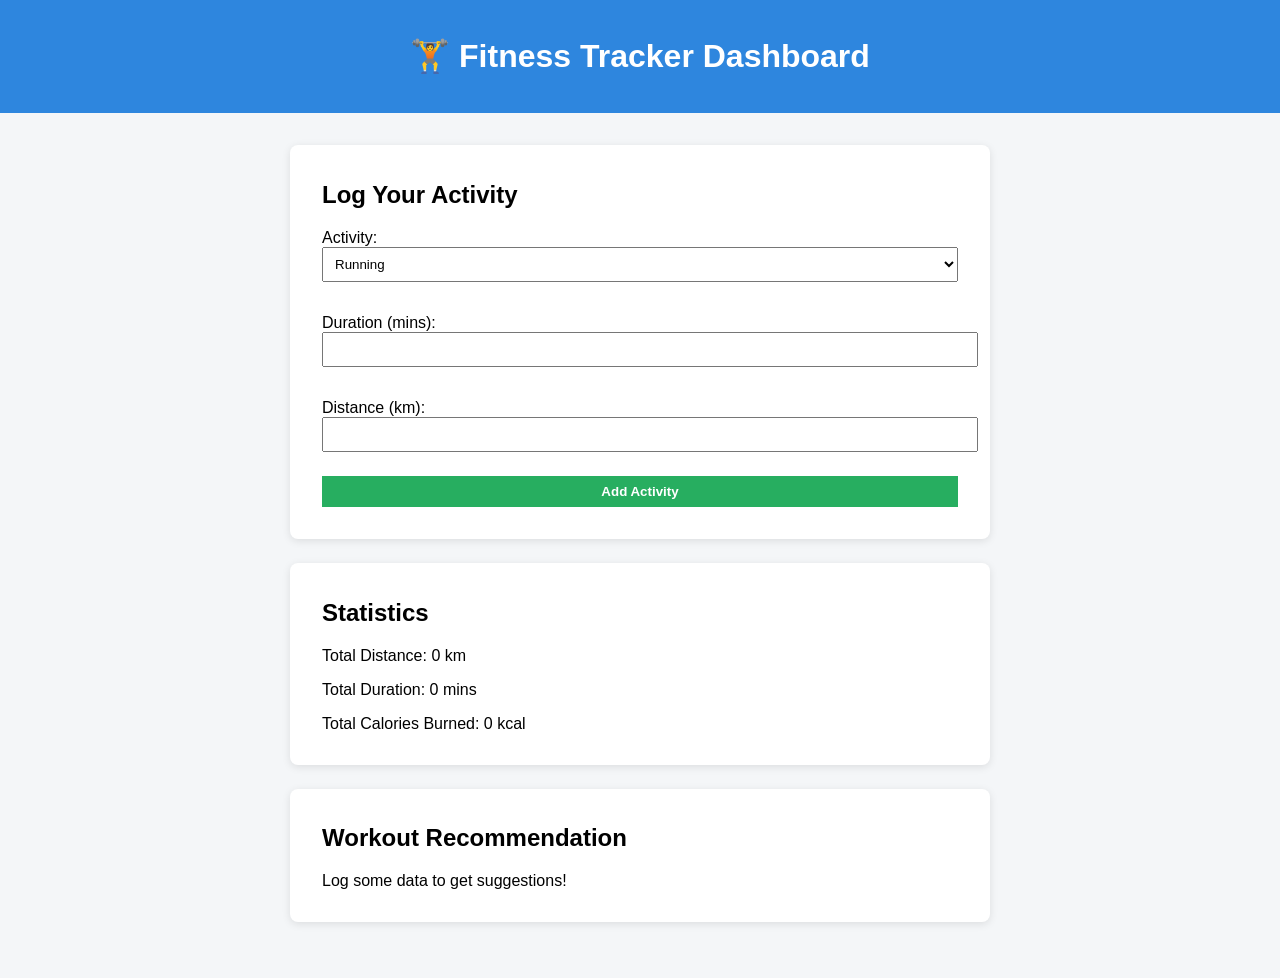
==== index.html @ 7622205a "Add files via upload" ====
<!DOCTYPE html>
<html lang="en">
<head>
  <meta charset="UTF-8">
  <title>Fitness Tracker Dashboard</title>
  <link rel="stylesheet" href="style.css" />
</head>
<body>

  <header>
    <h1>🏋 Fitness Tracker Dashboard</h1>
  </header>

  <main>
    <!-- Activity Input Form -->
    <section class="form-section">
      <h2>Log Your Activity</h2>
      <form id="activityForm">
        <label>Activity:
          <select id="activityType">
            <option value="Running">Running</option>
            <option value="Cycling">Cycling</option>
            <option value="Walking">Walking</option>
          </select>
        </label>
        <label>Duration (mins): <input type="number" id="duration" required /></label>
        <label>Distance (km): <input type="number" id="distance" required /></label>
        <button type="submit">Add Activity</button>
      </form>
    </section>

    <!-- Stats -->
    <section class="stats-section">
      <h2>Statistics</h2>
      <p>Total Distance: <span id="totalDistance">0</span> km</p>
      <p>Total Duration: <span id="totalDuration">0</span> mins</p>
      <p>Total Calories Burned: <span id="totalCalories">0</span> kcal</p>
    </section>

    <!-- Recommendations -->
    <section class="recommendations">
      <h2>Workout Recommendation</h2>
      <p id="recommendationText">Log some data to get suggestions!</p>
    </section>
  </main>

  <script src="script.js"></script>
</body>
</html>
---- style.css ----
body {
    font-family: Arial, sans-serif;
    background: #f4f6f8;
    margin: 0;
    padding: 0;
}

header {
    background-color: #2e86de;
    color: white;
    text-align: center;
    padding: 1rem;
}

main {
    padding: 2rem;
    max-width: 700px;
    margin: auto;
}

section {
    background: white;
    padding: 1rem 2rem;
    border-radius: 8px;
    margin-bottom: 1.5rem;
    box-shadow: 0 2px 8px rgba(0, 0, 0, 0.1);
}

form label {
    display: block;
    margin: 1rem 0 0.5rem;
}

input,
select,
button {
    width: 100%;
    padding: 0.5rem;
    margin-bottom: 1rem;
}

button {
    background-color: #27ae60;
    color: white;
    border: none;
    cursor: pointer;
    font-weight: bold;
}

@media screen and (max-width: 600px) {
    main {
        padding: 1rem;
    }
}
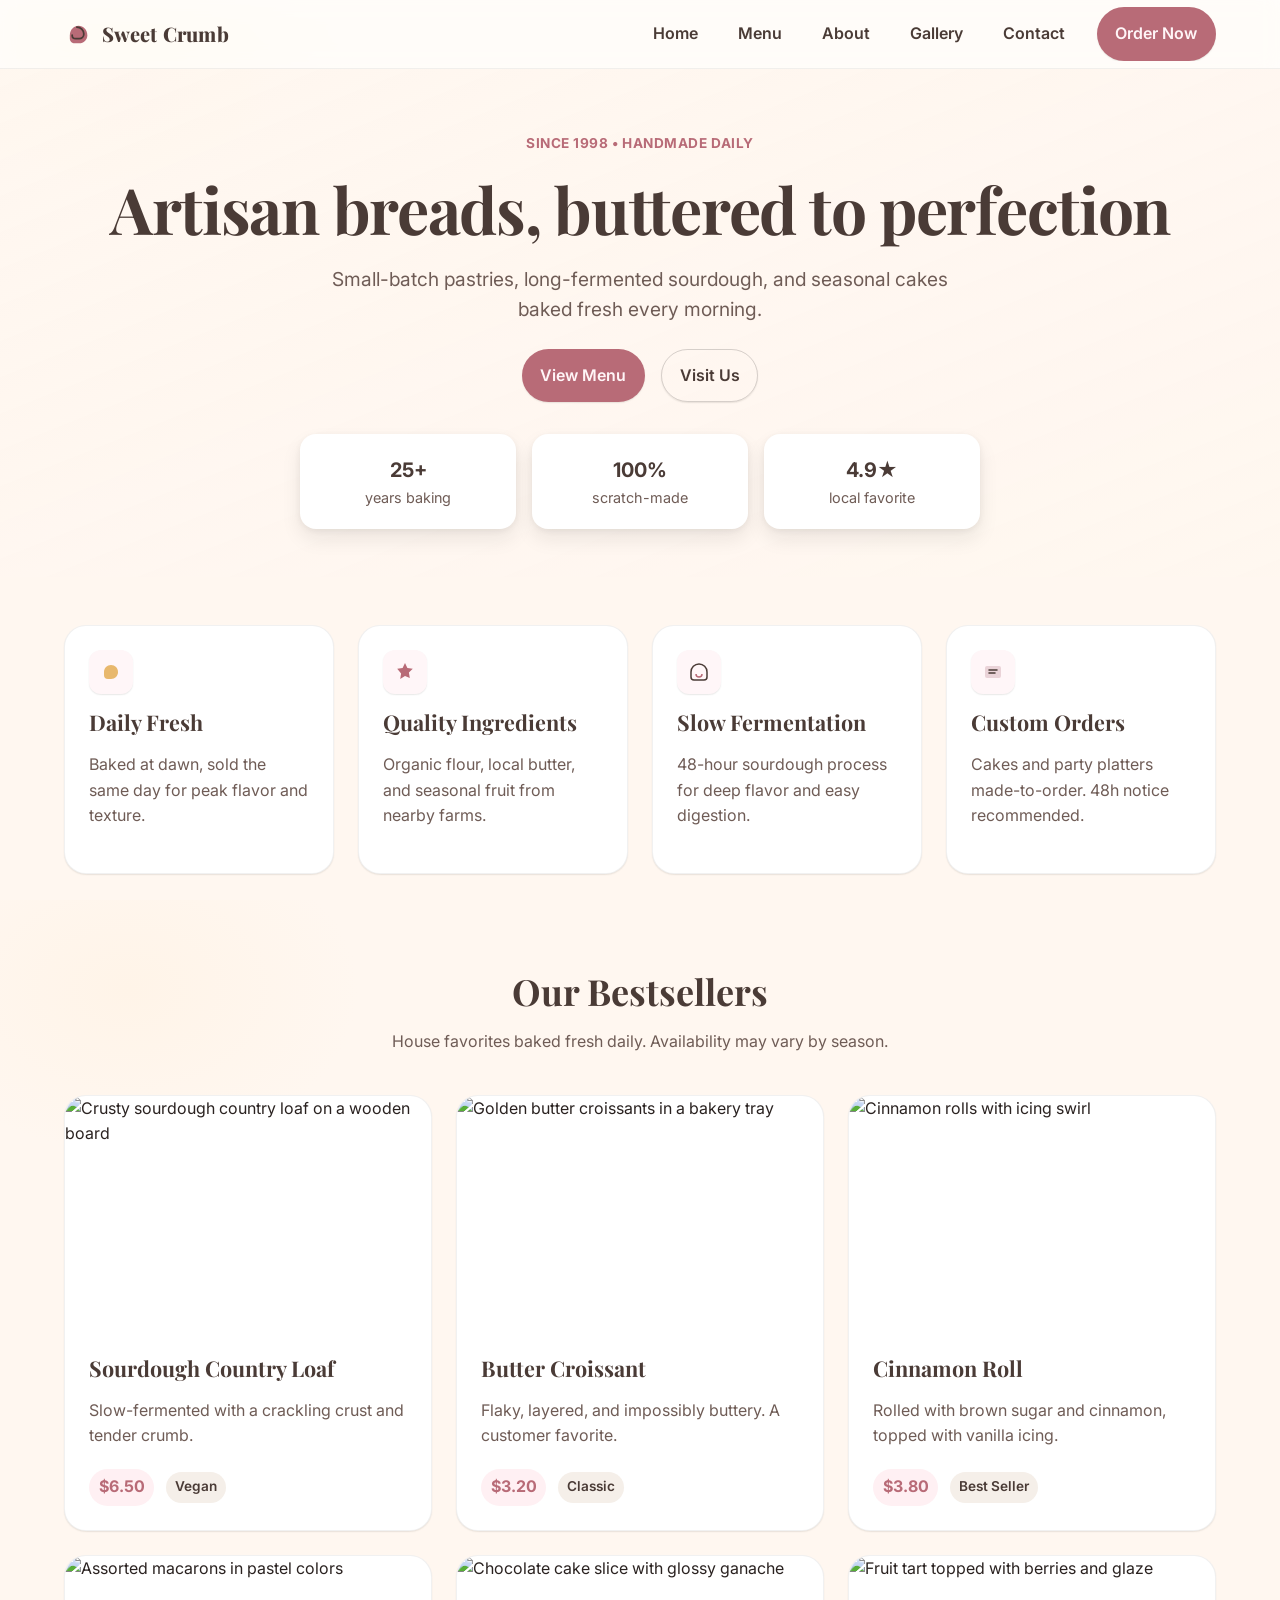
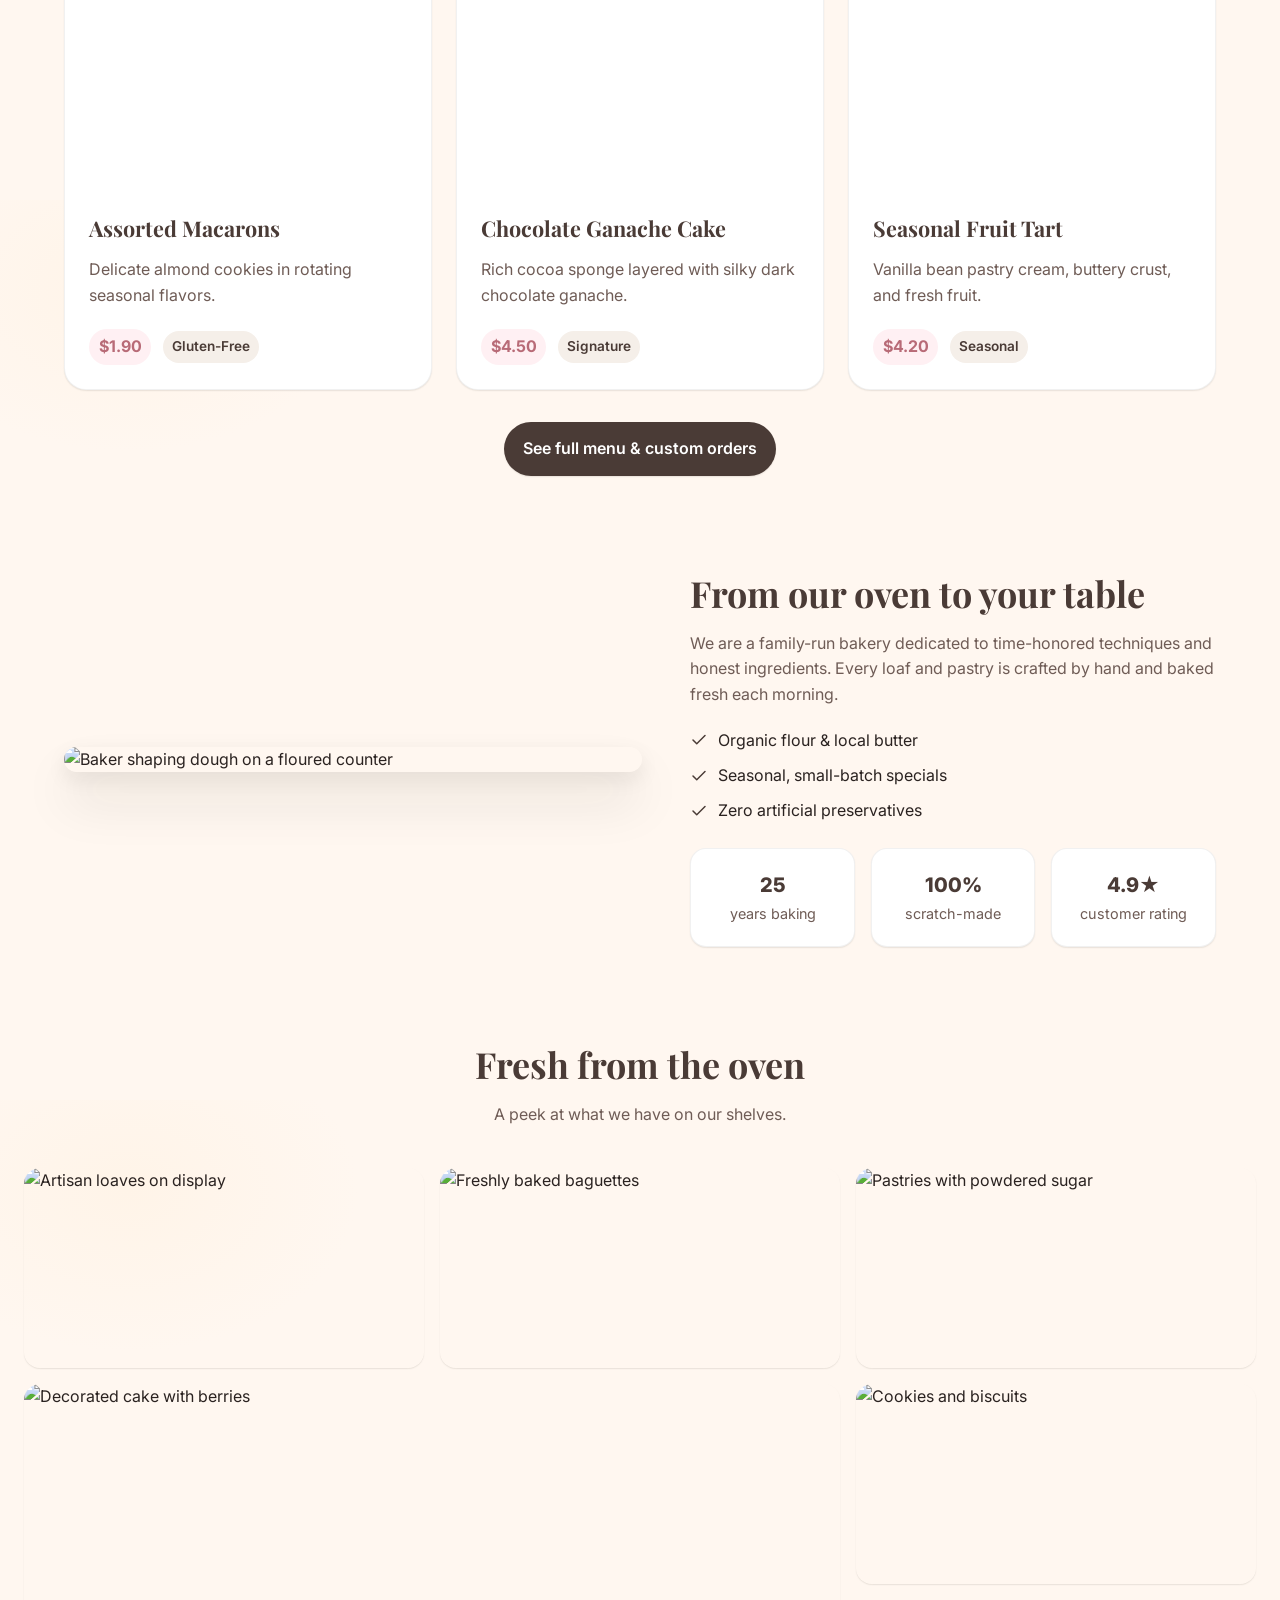
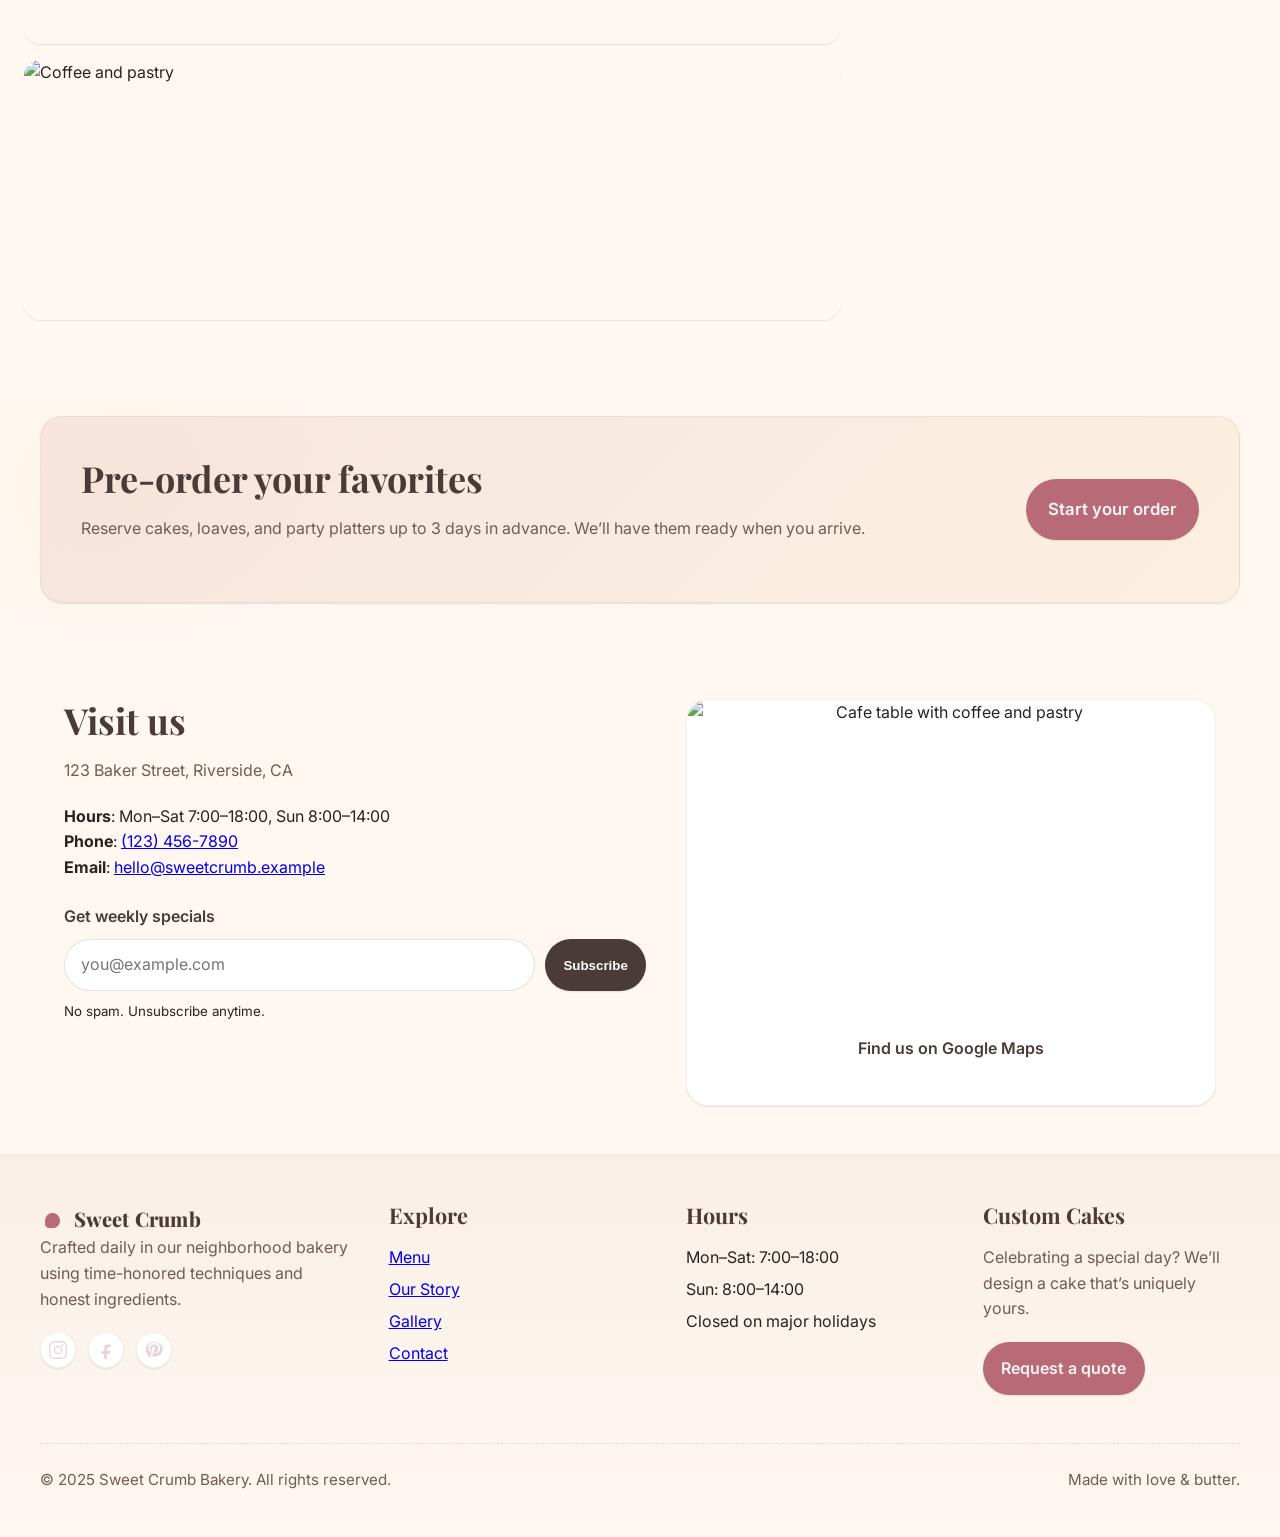
==== commit 89947d8b: "Convert fitness tracker site to Sweet Crumb Bakery landing page Co-authored-by: 56789harshits <56789" ====
--- a/index.html
+++ b/index.html
@@ -1,49 +1,335 @@
 <!DOCTYPE html>
 <html lang="en">
 <head>
-  <meta charset="UTF-8">
-  <title>Fitness Tracker Dashboard</title>
-  <link rel="stylesheet" href="style.css" />
+  <meta charset="utf-8">
+  <meta name="viewport" content="width=device-width, initial-scale=1">
+  <meta name="description" content="Sweet Crumb Bakery — artisan breads, pastries, and coffee baked fresh daily.">
+  <title>Sweet Crumb Bakery — Artisan Breads, Pastries & Coffee</title>
+  <link rel="preconnect" href="https://fonts.googleapis.com">
+  <link rel="preconnect" href="https://fonts.gstatic.com" crossorigin>
+  <link href="https://fonts.googleapis.com/css2?family=Playfair+Display:wght@600;700;800;900&family=Inter:wght@300;400;500;600;700;800&display=swap" rel="stylesheet">
+  <link rel="stylesheet" href="./styles.css">
 </head>
 <body>
-
-  <header>
-    <h1>🏋 Fitness Tracker Dashboard</h1>
+  <a class="skip-to-content" href="#main">Skip to content</a>
+
+  <header class="site-header">
+    <div class="container header__inner">
+      <a class="logo" href="#home" aria-label="Sweet Crumb Bakery home">
+        <span class="logo__icon" aria-hidden="true">
+          <svg width="28" height="28" viewBox="0 0 24 24" fill="none" xmlns="http://www.w3.org/2000/svg" role="img">
+            <path d="M5 13c0-4.5 3.5-8 7.5-8S20 8.5 20 13c0 3.9-3.1 7-7 7H9c-2.2 0-4-1.8-4-4v-3z" fill="#B86B77"/>
+            <path d="M7 13c0 1.7 1.3 3 3 3h3c2.2 0 4-1.8 4-4 0-3.3-2.7-6-6-6" stroke="#4A3B36" stroke-width="1.5" stroke-linecap="round"/>
+          </svg>
+        </span>
+        <span class="logo__text">Sweet Crumb</span>
+      </a>
+
+      <input type="checkbox" id="nav-toggle" class="nav-toggle" aria-label="Toggle navigation">
+      <label class="nav-toggle-btn" for="nav-toggle" aria-hidden="true">
+        <span></span>
+        <span></span>
+        <span></span>
+      </label>
+
+      <nav class="nav" aria-label="Primary">
+        <ul class="nav__links">
+          <li><a href="#home">Home</a></li>
+          <li><a href="#menu">Menu</a></li>
+          <li><a href="#about">About</a></li>
+          <li><a href="#gallery">Gallery</a></li>
+          <li><a href="#contact">Contact</a></li>
+        </ul>
+        <a href="#contact" class="btn btn--primary nav__cta">Order Now</a>
+      </nav>
+    </div>
   </header>
 
-  <main>
-    <!-- Activity Input Form -->
-    <section class="form-section">
-      <h2>Log Your Activity</h2>
-      <form id="activityForm">
-        <label>Activity:
-          <select id="activityType">
-            <option value="Running">Running</option>
-            <option value="Cycling">Cycling</option>
-            <option value="Walking">Walking</option>
-          </select>
-        </label>
-        <label>Duration (mins): <input type="number" id="duration" required /></label>
-        <label>Distance (km): <input type="number" id="distance" required /></label>
-        <button type="submit">Add Activity</button>
-      </form>
-    </section>
-
-    <!-- Stats -->
-    <section class="stats-section">
-      <h2>Statistics</h2>
-      <p>Total Distance: <span id="totalDistance">0</span> km</p>
-      <p>Total Duration: <span id="totalDuration">0</span> mins</p>
-      <p>Total Calories Burned: <span id="totalCalories">0</span> kcal</p>
-    </section>
-
-    <!-- Recommendations -->
-    <section class="recommendations">
-      <h2>Workout Recommendation</h2>
-      <p id="recommendationText">Log some data to get suggestions!</p>
+  <main id="main">
+    <section id="home" class="hero" aria-label="Hero">
+      <div class="container hero__content">
+        <p class="eyebrow">Since 1998 • Handmade Daily</p>
+        <h1>Artisan breads, buttered to perfection</h1>
+        <p class="lead">Small-batch pastries, long-fermented sourdough, and seasonal cakes baked fresh every morning.</p>
+        <div class="hero__actions">
+          <a class="btn btn--primary" href="#menu">View Menu</a>
+          <a class="btn btn--ghost" href="#contact">Visit Us</a>
+        </div>
+        <ul class="hero__stats" aria-label="Highlights">
+          <li><strong>25+</strong><span>years baking</span></li>
+          <li><strong>100%</strong><span>scratch-made</span></li>
+          <li><strong>4.9★</strong><span>local favorite</span></li>
+        </ul>
+      </div>
+    </section>
+
+    <section class="features" aria-label="Our values">
+      <div class="container">
+        <ul class="feature-grid">
+          <li class="feature-card">
+            <span class="feature-card__icon" aria-hidden="true">
+              <svg width="24" height="24" viewBox="0 0 24 24" fill="none" xmlns="http://www.w3.org/2000/svg"><path d="M5 12c0-4 3-7 7-7s7 3 7 7-3 7-7 7H9a4 4 0 0 1-4-4v-3z" fill="#E8B86D"/></svg>
+            </span>
+            <h3>Daily Fresh</h3>
+            <p>Baked at dawn, sold the same day for peak flavor and texture.</p>
+          </li>
+          <li class="feature-card">
+            <span class="feature-card__icon" aria-hidden="true">
+              <svg width="24" height="24" viewBox="0 0 24 24" fill="none" xmlns="http://www.w3.org/2000/svg"><path d="M12 3l2.4 4.9 5.4.8-3.9 3.8.9 5.4L12 15.9 7.2 18.9l.9-5.4L4.2 8.7l5.4-.8L12 3z" fill="#B86B77"/></svg>
+            </span>
+            <h3>Quality Ingredients</h3>
+            <p>Organic flour, local butter, and seasonal fruit from nearby farms.</p>
+          </li>
+          <li class="feature-card">
+            <span class="feature-card__icon" aria-hidden="true">
+              <svg width="24" height="24" viewBox="0 0 24 24" fill="none" xmlns="http://www.w3.org/2000/svg"><path d="M12 4a8 8 0 0 0-8 8v5a3 3 0 0 0 3 3h10a3 3 0 0 0 3-3v-5a8 8 0 0 0-8-8z" stroke="#4A3B36" stroke-width="1.5"/><path d="M9 14a3 3 0 1 0 6 0" stroke="#B86B77" stroke-width="1.5"/></svg>
+            </span>
+            <h3>Slow Fermentation</h3>
+            <p>48-hour sourdough process for deep flavor and easy digestion.</p>
+          </li>
+          <li class="feature-card">
+            <span class="feature-card__icon" aria-hidden="true">
+              <svg width="24" height="24" viewBox="0 0 24 24" fill="none" xmlns="http://www.w3.org/2000/svg"><rect x="4" y="6" width="16" height="12" rx="2" fill="#EAD3D8"/><path d="M8 10h8M8 13h6" stroke="#4A3B36" stroke-width="1.5" stroke-linecap="round"/></svg>
+            </span>
+            <h3>Custom Orders</h3>
+            <p>Cakes and party platters made-to-order. 48h notice recommended.</p>
+          </li>
+        </ul>
+      </div>
+    </section>
+
+    <section id="menu" class="menu" aria-label="Menu highlights">
+      <div class="container">
+        <div class="section__header">
+          <h2>Our Bestsellers</h2>
+          <p>House favorites baked fresh daily. Availability may vary by season.</p>
+        </div>
+        <div class="product-grid">
+          <article class="product-card">
+            <img src="https://images.unsplash.com/photo-1549931319-d92f4dd0cf9f?q=80&w=1200&auto=format&fit=crop" alt="Crusty sourdough country loaf on a wooden board">
+            <div class="product-card__body">
+              <h3>Sourdough Country Loaf</h3>
+              <p>Slow-fermented with a crackling crust and tender crumb.</p>
+              <div class="product-card__meta">
+                <span class="price">$6.50</span>
+                <span class="tag">Vegan</span>
+              </div>
+            </div>
+          </article>
+          <article class="product-card">
+            <img src="https://images.unsplash.com/photo-1509440159596-0249088772ff?q=80&w=1200&auto=format&fit=crop" alt="Golden butter croissants in a bakery tray">
+            <div class="product-card__body">
+              <h3>Butter Croissant</h3>
+              <p>Flaky, layered, and impossibly buttery. A customer favorite.</p>
+              <div class="product-card__meta">
+                <span class="price">$3.20</span>
+                <span class="tag">Classic</span>
+              </div>
+            </div>
+          </article>
+          <article class="product-card">
+            <img src="https://images.unsplash.com/photo-1588196749597-9ff075ee6b5b?q=80&w=1200&auto=format&fit=crop" alt="Cinnamon rolls with icing swirl">
+            <div class="product-card__body">
+              <h3>Cinnamon Roll</h3>
+              <p>Rolled with brown sugar and cinnamon, topped with vanilla icing.</p>
+              <div class="product-card__meta">
+                <span class="price">$3.80</span>
+                <span class="tag">Best Seller</span>
+              </div>
+            </div>
+          </article>
+          <article class="product-card">
+            <img src="https://images.unsplash.com/photo-1542827634-5bda0f11c39e?q=80&w=1200&auto=format&fit=crop" alt="Assorted macarons in pastel colors">
+            <div class="product-card__body">
+              <h3>Assorted Macarons</h3>
+              <p>Delicate almond cookies in rotating seasonal flavors.</p>
+              <div class="product-card__meta">
+                <span class="price">$1.90</span>
+                <span class="tag">Gluten-Free</span>
+              </div>
+            </div>
+          </article>
+          <article class="product-card">
+            <img src="https://images.unsplash.com/photo-1542326237-94b1c5a538d9?q=80&w=1200&auto=format&fit=crop" alt="Chocolate cake slice with glossy ganache">
+            <div class="product-card__body">
+              <h3>Chocolate Ganache Cake</h3>
+              <p>Rich cocoa sponge layered with silky dark chocolate ganache.</p>
+              <div class="product-card__meta">
+                <span class="price">$4.50</span>
+                <span class="tag">Signature</span>
+              </div>
+            </div>
+          </article>
+          <article class="product-card">
+            <img src="https://images.unsplash.com/photo-1569615387347-8e2cfc2b09f8?q=80&w=1200&auto=format&fit=crop" alt="Fruit tart topped with berries and glaze">
+            <div class="product-card__body">
+              <h3>Seasonal Fruit Tart</h3>
+              <p>Vanilla bean pastry cream, buttery crust, and fresh fruit.</p>
+              <div class="product-card__meta">
+                <span class="price">$4.20</span>
+                <span class="tag">Seasonal</span>
+              </div>
+            </div>
+          </article>
+        </div>
+        <div class="section__footer">
+          <a class="btn btn--dark" href="#contact">See full menu & custom orders</a>
+        </div>
+      </div>
+    </section>
+
+    <section id="about" class="about" aria-label="About us">
+      <div class="container about__grid">
+        <div class="about__media">
+          <img src="https://images.unsplash.com/photo-1509440159596-0249088772ff?q=80&w=1200&auto=format&fit=crop" alt="Baker shaping dough on a floured counter">
+        </div>
+        <div class="about__text">
+          <h2>From our oven to your table</h2>
+          <p>We are a family-run bakery dedicated to time-honored techniques and honest ingredients. Every loaf and pastry is crafted by hand and baked fresh each morning.</p>
+          <ul class="checklist">
+            <li>
+              <svg width="18" height="18" viewBox="0 0 24 24" fill="none" xmlns="http://www.w3.org/2000/svg" aria-hidden="true"><path d="M20 6L9 17l-5-5" stroke="#4A3B36" stroke-width="2" stroke-linecap="round" stroke-linejoin="round"/></svg>
+              Organic flour & local butter
+            </li>
+            <li>
+              <svg width="18" height="18" viewBox="0 0 24 24" fill="none" xmlns="http://www.w3.org/2000/svg" aria-hidden="true"><path d="M20 6L9 17l-5-5" stroke="#4A3B36" stroke-width="2" stroke-linecap="round" stroke-linejoin="round"/></svg>
+              Seasonal, small-batch specials
+            </li>
+            <li>
+              <svg width="18" height="18" viewBox="0 0 24 24" fill="none" xmlns="http://www.w3.org/2000/svg" aria-hidden="true"><path d="M20 6L9 17l-5-5" stroke="#4A3B36" stroke-width="2" stroke-linecap="round" stroke-linejoin="round"/></svg>
+              Zero artificial preservatives
+            </li>
+          </ul>
+          <div class="about__numbers">
+            <div class="number">
+              <span class="num">25</span>
+              <span class="label">years baking</span>
+            </div>
+            <div class="number">
+              <span class="num">100%</span>
+              <span class="label">scratch-made</span>
+            </div>
+            <div class="number">
+              <span class="num">4.9★</span>
+              <span class="label">customer rating</span>
+            </div>
+          </div>
+        </div>
+      </div>
+    </section>
+
+    <section id="gallery" class="gallery" aria-label="Photo gallery">
+      <div class="container section__header">
+        <h2>Fresh from the oven</h2>
+        <p>A peek at what we have on our shelves.</p>
+      </div>
+      <div class="gallery__grid">
+        <img src="https://images.unsplash.com/photo-1464347744102-11db6282f854?q=80&w=1200&auto=format&fit=crop" alt="Artisan loaves on display">
+        <img src="https://images.unsplash.com/photo-1509365465985-25d11c17e812?q=80&w=1200&auto=format&fit=crop" alt="Freshly baked baguettes">
+        <img src="https://images.unsplash.com/photo-1512058564366-18510be2db19?q=80&w=1200&auto=format&fit=crop" alt="Pastries with powdered sugar">
+        <img src="https://images.unsplash.com/photo-1527515637462-cff94eecc1ac?q=80&w=1200&auto=format&fit=crop" alt="Decorated cake with berries">
+        <img src="https://images.unsplash.com/photo-1499636136210-6f4ee915583e?q=80&w=1200&auto=format&fit=crop" alt="Cookies and biscuits">
+        <img src="https://images.unsplash.com/photo-1504754524776-8f4f37790ca0?q=80&w=1200&auto=format&fit=crop" alt="Coffee and pastry">
+      </div>
+    </section>
+
+    <section class="cta" aria-label="Pre-order">
+      <div class="container cta__inner">
+        <div class="cta__text">
+          <h2>Pre-order your favorites</h2>
+          <p>Reserve cakes, loaves, and party platters up to 3 days in advance. We’ll have them ready when you arrive.</p>
+        </div>
+        <a class="btn btn--primary btn--lg" href="#contact">Start your order</a>
+      </div>
+    </section>
+
+    <section id="contact" class="contact" aria-label="Contact and hours">
+      <div class="container contact__grid">
+        <div class="contact__info">
+          <h2>Visit us</h2>
+          <p>123 Baker Street, Riverside, CA</p>
+          <ul class="contact__list">
+            <li><strong>Hours</strong>: Mon–Sat 7:00–18:00, Sun 8:00–14:00</li>
+            <li><strong>Phone</strong>: <a href="tel:+1234567890">(123) 456-7890</a></li>
+            <li><strong>Email</strong>: <a href="mailto:hello@sweetcrumb.example">hello@sweetcrumb.example</a></li>
+          </ul>
+
+          <form class="newsletter" action="#" method="post" aria-label="Subscribe to newsletter">
+            <label for="newsletter-email">Get weekly specials</label>
+            <div class="newsletter__controls">
+              <input id="newsletter-email" name="email" type="email" placeholder="you@example.com" required>
+              <button class="btn btn--dark" type="submit">Subscribe</button>
+            </div>
+            <small>No spam. Unsubscribe anytime.</small>
+          </form>
+        </div>
+        <div class="contact__map">
+          <div class="map-placeholder">
+            <img src="https://images.unsplash.com/photo-1533777324565-a040eb52fac1?q=80&w=1200&auto=format&fit=crop" alt="Cafe table with coffee and pastry">
+            <p><a class="map-link" href="#">Find us on Google Maps</a></p>
+          </div>
+        </div>
+      </div>
     </section>
   </main>
 
-  <script src="script.js"></script>
+  <footer class="site-footer">
+    <div class="container footer__grid">
+      <div class="footer__brand">
+        <a class="logo" href="#home">
+          <span class="logo__icon" aria-hidden="true">
+            <svg width="24" height="24" viewBox="0 0 24 24" fill="none" xmlns="http://www.w3.org/2000/svg" role="img">
+              <path d="M5 13c0-4.5 3.5-8 7.5-8S20 8.5 20 13c0 3.9-3.1 7-7 7H9c-2.2 0-4-1.8-4-4v-3z" fill="#B86B77"/>
+            </svg>
+          </span>
+          <span class="logo__text">Sweet Crumb</span>
+        </a>
+        <p>Crafted daily in our neighborhood bakery using time-honored techniques and honest ingredients.</p>
+        <div class="social">
+          <a class="social__link" aria-label="Instagram" href="#">
+            <svg width="22" height="22" viewBox="0 0 24 24" fill="none" xmlns="http://www.w3.org/2000/svg"><rect x="3" y="3" width="18" height="18" rx="5" stroke="#EAD3D8" stroke-width="1.5"/><circle cx="12" cy="12" r="4" stroke="#EAD3D8" stroke-width="1.5"/><circle cx="17" cy="7" r="1" fill="#EAD3D8"/></svg>
+          </a>
+          <a class="social__link" aria-label="Facebook" href="#">
+            <svg width="22" height="22" viewBox="0 0 24 24" fill="none" xmlns="http://www.w3.org/2000/svg"><path d="M14 9h3V6h-3a4 4 0 0 0-4 4v3H7v3h3v6h3v-6h3l1-3h-4v-2a1 1 0 0 1 1-1z" fill="#EAD3D8"/></svg>
+          </a>
+          <a class="social__link" aria-label="Pinterest" href="#">
+            <svg width="22" height="22" viewBox="0 0 24 24" fill="none" xmlns="http://www.w3.org/2000/svg"><path d="M12 3a9 9 0 0 0-3.5 17.3c-.1-.7-.2-1.8 0-2.6.2-.7 1.3-4.6 1.3-4.6s-.3-.7-.3-1.6c0-1.5.9-2.7 2-2.7.9 0 1.4.6 1.4 1.4 0 .8-.5 2-1 3.1-.3.9.6 1.7 1.5 1.7 1.8 0 3.1-1.9 3.1-4.7 0-2.5-1.8-4.2-4.3-4.2-2.9 0-4.6 2.1-4.6 4.3 0 .8.3 1.6.8 2 .1.1.1.2.1.3-.1.3-.3 1-.4 1.1-.1.1-.2.1-.4 0-1.2-.6-1.9-2.4-1.9-3.9 0-3.1 2.3-6 6.7-6 3.5 0 6.2 2.5 6.2 5.8 0 3.4-2.1 5.9-5.1 5.9-1 0-1.9-.5-2.2-1.1l-.6 2.1c-.2.8-.9 1.7-1.3 2.2 1 .3 2 .5 3.1.5 5 0 9-3.6 9-8.7C21 6.2 17 3 12 3z" fill="#EAD3D8"/></svg>
+          </a>
+        </div>
+      </div>
+
+      <nav class="footer__nav" aria-label="Footer">
+        <h3>Explore</h3>
+        <ul>
+          <li><a href="#menu">Menu</a></li>
+          <li><a href="#about">Our Story</a></li>
+          <li><a href="#gallery">Gallery</a></li>
+          <li><a href="#contact">Contact</a></li>
+        </ul>
+      </nav>
+
+      <div class="footer__hours">
+        <h3>Hours</h3>
+        <ul>
+          <li>Mon–Sat: 7:00–18:00</li>
+          <li>Sun: 8:00–14:00</li>
+          <li>Closed on major holidays</li>
+        </ul>
+      </div>
+
+      <div class="footer__cta">
+        <h3>Custom Cakes</h3>
+        <p>Celebrating a special day? We’ll design a cake that’s uniquely yours.</p>
+        <a class="btn btn--primary" href="#contact">Request a quote</a>
+      </div>
+    </div>
+
+    <div class="container footer__bottom">
+      <p>© 2025 Sweet Crumb Bakery. All rights reserved.</p>
+      <p>Made with love & butter.</p>
+    </div>
+  </footer>
+
+  <noscript>Your browser has JavaScript disabled; all features on this site work without JavaScript.</noscript>
 </body>
 </html>
--- a/styles.css
+++ b/styles.css
@@ -0,0 +1,208 @@
+:root {
+  --color-bg: #fff7f0;
+  --color-surface: #ffffff;
+  --color-primary: #b86b77; /* berry */
+  --color-primary-contrast: #fff5f7;
+  --color-secondary: #e8b86d; /* honey */
+  --color-accent: #4a3b36; /* cocoa */
+  --color-text: #2a2220;
+  --color-muted: #6f5c56;
+  --shadow-sm: 0 1px 2px rgba(31, 26, 23, 0.06), 0 1px 1px rgba(31, 26, 23, 0.04);
+  --shadow-md: 0 10px 20px rgba(31, 26, 23, 0.08), 0 2px 6px rgba(31, 26, 23, 0.06);
+  --shadow-lg: 0 30px 50px rgba(31, 26, 23, 0.10), 0 8px 20px rgba(31, 26, 23, 0.08);
+  --radius-sm: 10px;
+  --radius-md: 16px;
+  --radius-lg: 22px;
+  --container: 1200px;
+  --space-1: .25rem;
+  --space-2: .5rem;
+  --space-3: .75rem;
+  --space-4: 1rem;
+  --space-5: 1.25rem;
+  --space-6: 1.5rem;
+  --space-7: 2rem;
+  --space-8: 2.5rem;
+  --space-9: 3rem;
+  --space-10: 4rem;
+}
+
+/* Reset / base */
+* { box-sizing: border-box; }
+html, body { height: 100%; }
+html { color-scheme: light; }
+body {
+  margin: 0;
+  font-family: Inter, system-ui, -apple-system, Segoe UI, Roboto, Ubuntu, Cantarell, Noto Sans, Helvetica Neue, Arial, "Apple Color Emoji", "Segoe UI Emoji";
+  line-height: 1.6;
+  color: var(--color-text);
+  background: radial-gradient(60% 60% at 10% 10%, #fff4e8 0%, #fff7f0 30%, #fff7f0 100%);
+  -webkit-font-smoothing: antialiased;
+  -moz-osx-font-smoothing: grayscale;
+}
+img { max-width: 100%; display: block; }
+svg { display: inline-block; vertical-align: middle; }
+
+h1, h2, h3 { font-family: "Playfair Display", Georgia, serif; color: var(--color-accent); line-height: 1.2; margin: 0 0 var(--space-4); }
+h1 { font-size: clamp(2rem, 6vw, 4rem); letter-spacing: -0.02em; }
+h2 { font-size: clamp(1.5rem, 3.5vw, 2.25rem); }
+h3 { font-size: clamp(1.1rem, 2.5vw, 1.35rem); }
+p { margin: 0 0 var(--space-5); color: var(--color-muted); }
+
+.container { max-width: var(--container); margin: 0 auto; padding: 0 var(--space-6); }
+.section__header { text-align: center; margin-bottom: var(--space-8); }
+.section__footer { text-align: center; margin-top: var(--space-7); }
+
+/* Accessibility */
+.skip-to-content {
+  position: absolute; left: -9999px; top: auto; width: 1px; height: 1px; overflow: hidden;
+}
+.skip-to-content:focus {
+  left: var(--space-6); top: var(--space-6); width: auto; height: auto; padding: var(--space-3) var(--space-4);
+  background: var(--color-accent); color: #fff; border-radius: var(--radius-sm); z-index: 9999;
+}
+
+/* Buttons */
+.btn {
+  --btn-bg: var(--color-surface);
+  --btn-fg: var(--color-accent);
+  display: inline-flex; align-items: center; justify-content: center; gap: .6rem;
+  padding: .8rem 1.1rem; border-radius: 999px; border: 1px solid rgba(31,26,23,.12);
+  background: var(--btn-bg); color: var(--btn-fg); text-decoration: none; font-weight: 600;
+  box-shadow: var(--shadow-sm); transition: transform .15s ease, box-shadow .15s ease, background .2s ease;
+}
+.btn:hover { transform: translateY(-1px); box-shadow: var(--shadow-md); }
+.btn:active { transform: translateY(0); box-shadow: var(--shadow-sm); }
+.btn--primary { --btn-bg: var(--color-primary); --btn-fg: var(--color-primary-contrast); border-color: transparent; }
+.btn--dark { --btn-bg: var(--color-accent); --btn-fg: #fff; border-color: transparent; }
+.btn--ghost { background: transparent; border-color: rgba(31,26,23,.18); }
+.btn--lg { padding: 1rem 1.3rem; font-size: 1.05rem; }
+
+/* Header */
+.site-header {
+  position: sticky; top: 0; z-index: 50; backdrop-filter: saturate(180%) blur(10px);
+  background: color-mix(in oklab, white 70%, transparent); border-bottom: 1px solid rgba(31,26,23,.06);
+}
+.header__inner { display: flex; align-items: center; justify-content: space-between; min-height: 68px; gap: var(--space-6); }
+.logo { display: inline-flex; align-items: center; gap: .6rem; color: var(--color-accent); text-decoration: none; font-weight: 800; letter-spacing: .2px; }
+.logo__text { font-family: "Playfair Display", Georgia, serif; font-size: 1.25rem; }
+
+.nav-toggle { display: none; }
+.nav-toggle-btn { display: grid; gap: 5px; cursor: pointer; }
+.nav-toggle-btn span { width: 26px; height: 2px; background: var(--color-accent); border-radius: 2px; transition: transform .25s ease, opacity .25s ease; }
+
+.nav { position: absolute; left: 0; right: 0; top: 100%; background: var(--color-surface); border-bottom: 1px solid rgba(31,26,23,.06); box-shadow: var(--shadow-sm); overflow: hidden; max-height: 0; opacity: 0; pointer-events: none; transition: max-height .25s ease, opacity .25s ease; }
+.nav__links { list-style: none; padding: var(--space-4) var(--space-6); margin: 0; display: grid; gap: var(--space-2); }
+.nav__links a { color: var(--color-accent); text-decoration: none; padding: .6rem 0; font-weight: 600; }
+.nav__cta { margin: 0 var(--space-6) var(--space-5); }
+
+.nav a:hover { color: color-mix(in oklab, var(--color-accent) 80%, var(--color-primary)); }
+
+.nav-toggle:checked ~ .nav { max-height: 300px; opacity: 1; pointer-events: auto; }
+
+@media (min-width: 900px) {
+  .nav { position: static; background: transparent; border: 0; box-shadow: none; max-height: none; opacity: 1; pointer-events: auto; display: flex; align-items: center; gap: var(--space-6); }
+  .nav__links { display: flex; padding: 0; gap: var(--space-6); }
+  .nav__links a { padding: .5rem; border-radius: 8px; }
+  .nav__links a:hover { background: rgba(184,107,119,.10); }
+  .nav__cta { margin: 0; }
+  .nav-toggle-btn { display: none; }
+}
+
+/* Hero */
+.hero {
+  position: relative; padding: var(--space-10) 0 var(--space-9);
+  background: linear-gradient( to bottom right, rgba(255,247,240,.85), rgba(255,247,240,.96) ),
+              url('https://images.unsplash.com/photo-1604909052743-8f08740edb25?q=80&w=1600&auto=format&fit=crop') center/cover no-repeat;
+}
+.hero__content { text-align: center; }
+.eyebrow { font-weight: 700; color: var(--color-primary); letter-spacing: .04em; text-transform: uppercase; font-size: .85rem; margin-bottom: var(--space-4); }
+.lead { font-size: clamp(1rem, 2.2vw, 1.2rem); max-width: 56ch; margin: 0 auto var(--space-6); }
+.hero__actions { display: flex; justify-content: center; gap: var(--space-4); margin-bottom: var(--space-7); flex-wrap: wrap; }
+.hero__stats { list-style: none; margin: 0; padding: 0; display: grid; grid-template-columns: repeat(3, minmax(0,1fr)); gap: var(--space-4); max-width: 680px; margin-inline: auto; }
+.hero__stats li { background: var(--color-surface); box-shadow: var(--shadow-md); border-radius: var(--radius-md); padding: var(--space-5); display: grid; justify-items: center; }
+.hero__stats strong { font-size: 1.25rem; color: var(--color-accent); }
+.hero__stats span { font-size: .9rem; color: var(--color-muted); }
+
+/* Features */
+.features { padding: var(--space-9) 0; }
+.feature-grid { list-style: none; margin: 0; padding: 0; display: grid; gap: var(--space-6); grid-template-columns: repeat(1, minmax(0,1fr)); }
+.feature-card { background: var(--color-surface); border: 1px solid rgba(31,26,23,.06); border-radius: var(--radius-lg); padding: var(--space-6); box-shadow: var(--shadow-sm); }
+.feature-card__icon { display: inline-grid; place-items: center; width: 44px; height: 44px; border-radius: 12px; background: #fff6f8; margin-bottom: var(--space-4); box-shadow: var(--shadow-sm); }
+
+@media (min-width: 720px) { .feature-grid { grid-template-columns: repeat(2, minmax(0,1fr)); } }
+@media (min-width: 1024px) { .feature-grid { grid-template-columns: repeat(4, minmax(0,1fr)); } }
+
+/* Menu / products */
+.menu { padding: var(--space-9) 0; }
+.product-grid { display: grid; gap: var(--space-6); grid-template-columns: repeat(1, minmax(0,1fr)); }
+.product-card { background: var(--color-surface); border-radius: var(--radius-lg); overflow: hidden; border: 1px solid rgba(31,26,23,.06); box-shadow: var(--shadow-sm); transition: transform .2s ease, box-shadow .2s ease; }
+.product-card:hover { transform: translateY(-3px); box-shadow: var(--shadow-md); }
+.product-card img { width: 100%; height: 220px; object-fit: cover; }
+.product-card__body { padding: var(--space-5) var(--space-6) var(--space-6); }
+.product-card__meta { display: flex; align-items: center; gap: var(--space-3); }
+.price { display: inline-block; padding: .35rem .6rem; border-radius: 999px; background: #fff0f3; color: var(--color-primary); font-weight: 700; }
+.tag { display: inline-block; padding: .3rem .55rem; border-radius: 999px; background: #f5efe9; color: var(--color-accent); font-weight: 600; font-size: .85rem; }
+
+@media (min-width: 720px) { .product-grid { grid-template-columns: repeat(2, minmax(0,1fr)); } }
+@media (min-width: 1024px) { .product-grid { grid-template-columns: repeat(3, minmax(0,1fr)); } .product-card img { height: 240px; } }
+
+/* About */
+.about { padding: var(--space-9) 0; }
+.about__grid { display: grid; gap: var(--space-7); grid-template-columns: 1fr; align-items: center; }
+.about__media img { width: 100%; height: 100%; max-height: 520px; object-fit: cover; border-radius: var(--radius-lg); box-shadow: var(--shadow-lg); }
+.about__text .checklist { list-style: none; margin: var(--space-5) 0; padding: 0; display: grid; gap: .6rem; }
+.checklist li { display: grid; grid-template-columns: 18px 1fr; align-items: center; gap: .6rem; }
+.about__numbers { display: grid; grid-template-columns: repeat(3, minmax(0,1fr)); gap: var(--space-4); margin-top: var(--space-6); }
+.number { background: var(--color-surface); border: 1px solid rgba(31,26,23,.06); box-shadow: var(--shadow-sm); border-radius: var(--radius-md); padding: var(--space-5); text-align: center; }
+.number .num { font-weight: 800; color: var(--color-accent); font-size: 1.25rem; display: block; }
+.number .label { color: var(--color-muted); font-size: .9rem; }
+
+@media (min-width: 980px) { .about__grid { grid-template-columns: 1.1fr 1fr; gap: var(--space-9); } }
+
+/* Gallery */
+.gallery { padding: var(--space-9) 0; }
+.gallery__grid { display: grid; grid-template-columns: repeat(2, minmax(0,1fr)); gap: var(--space-4); padding: 0 var(--space-6); }
+.gallery__grid img { width: 100%; height: 160px; object-fit: cover; border-radius: var(--radius-md); box-shadow: var(--shadow-sm); }
+.gallery__grid img:nth-child(3n) { grid-column: span 2; height: 240px; }
+
+@media (min-width: 720px) {
+  .gallery__grid { grid-template-columns: repeat(3, minmax(0,1fr)); }
+  .gallery__grid img { height: 200px; }
+  .gallery__grid img:nth-child(3n) { grid-column: span 1; height: 200px; }
+  .gallery__grid img:nth-child(4), .gallery__grid img:nth-child(6) { grid-column: span 2; height: 260px; }
+}
+
+/* CTA */
+.cta { padding: var(--space-9) 0; }
+.cta__inner { background: linear-gradient(135deg, rgba(184,107,119, .12), rgba(232,184,109,.12)); border: 1px solid rgba(31,26,23,.06); border-radius: var(--radius-lg); padding: var(--space-8); display: grid; gap: var(--space-6); align-items: center; box-shadow: var(--shadow-sm); }
+@media (min-width: 900px) { .cta__inner { grid-template-columns: 1fr auto; } }
+
+/* Contact */
+.contact { padding: var(--space-9) 0; }
+.contact__grid { display: grid; gap: var(--space-8); grid-template-columns: 1fr; align-items: start; }
+.contact__list { list-style: none; margin: 0 0 var(--space-6); padding: 0; }
+.newsletter { display: grid; gap: .6rem; }
+.newsletter label { font-weight: 600; color: var(--color-accent); }
+.newsletter__controls { display: grid; grid-template-columns: 1fr auto; gap: .6rem; }
+.newsletter input[type="email"] { width: 100%; border: 1px solid rgba(31,26,23,.12); border-radius: 999px; padding: .75rem 1rem; font: inherit; }
+.newsletter input[type="email"]:focus { outline: 2px solid color-mix(in oklab, var(--color-primary) 25%, transparent); border-color: var(--color-primary); }
+
+.contact__map .map-placeholder { background: var(--color-surface); border-radius: var(--radius-lg); border: 1px solid rgba(31,26,23,.06); overflow: hidden; box-shadow: var(--shadow-sm); text-align: center; }
+.map-placeholder img { width: 100%; height: 260px; object-fit: cover; display: block; }
+.map-link { display: inline-block; margin: var(--space-4) 0 var(--space-6); color: var(--color-accent); font-weight: 600; text-decoration: none; }
+
+@media (min-width: 980px) { .contact__grid { grid-template-columns: 1.1fr 1fr; } .map-placeholder img { height: 320px; } }
+
+/* Footer */
+.site-footer { background: linear-gradient(180deg, #f9efe7, #fff7f0); border-top: 1px solid rgba(31,26,23,.06); }
+.footer__grid { display: grid; gap: var(--space-8); grid-template-columns: 1fr; padding: var(--space-9) 0; }
+.footer__brand p { max-width: 46ch; }
+.social { display: flex; gap: var(--space-3); margin-top: var(--space-4); }
+.social__link { width: 36px; height: 36px; display: inline-grid; place-items: center; border-radius: 999px; background: #fff; border: 1px solid rgba(31,26,23,.06); box-shadow: var(--shadow-sm); color: inherit; text-decoration: none; }
+.footer__nav ul, .footer__hours ul { list-style: none; margin: 0; padding: 0; display: grid; gap: .4rem; }
+.footer__bottom { display: flex; justify-content: space-between; align-items: center; padding: var(--space-6) 0; border-top: 1px dashed rgba(31,26,23,.12); color: var(--color-muted); font-size: .95rem; }
+
+@media (min-width: 980px) { .footer__grid { grid-template-columns: 1.2fr 1fr 1fr 1fr; } }
+
+/* Utilities */
+.section-hide { display: none; }
